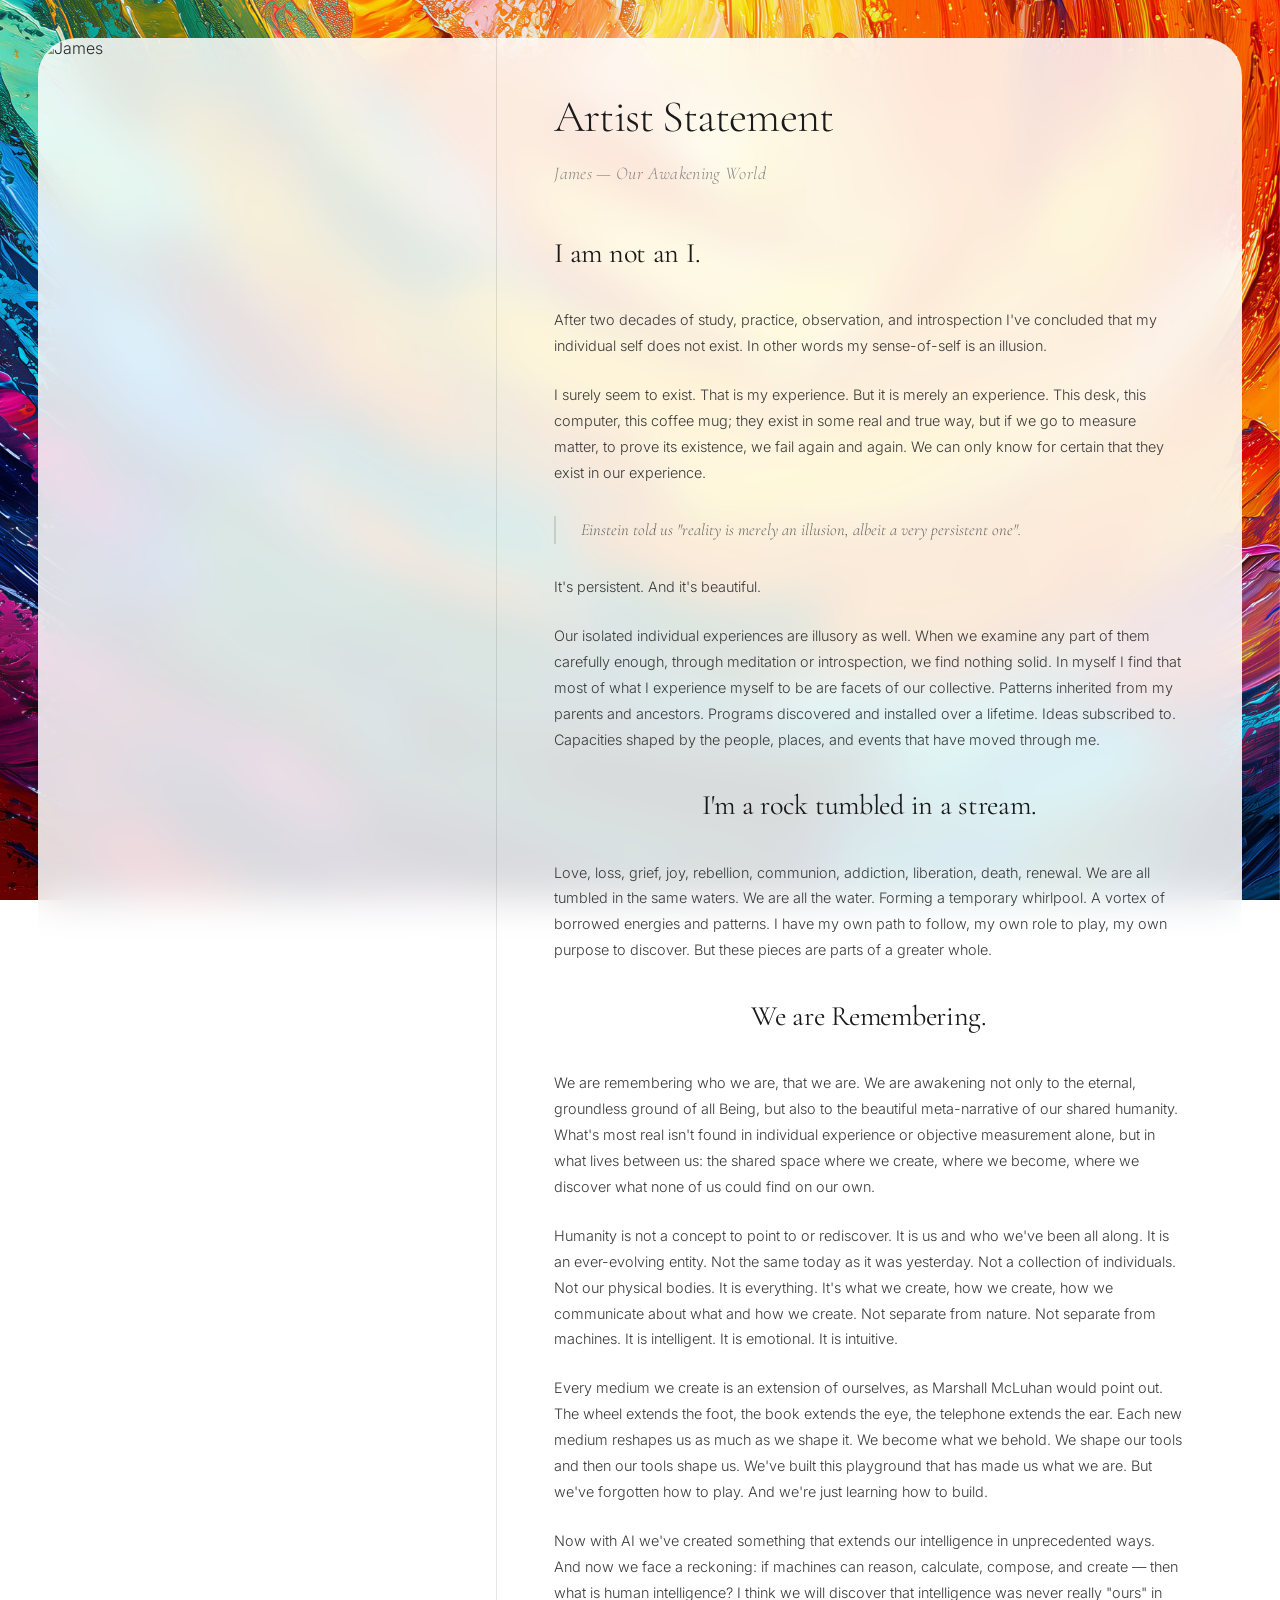
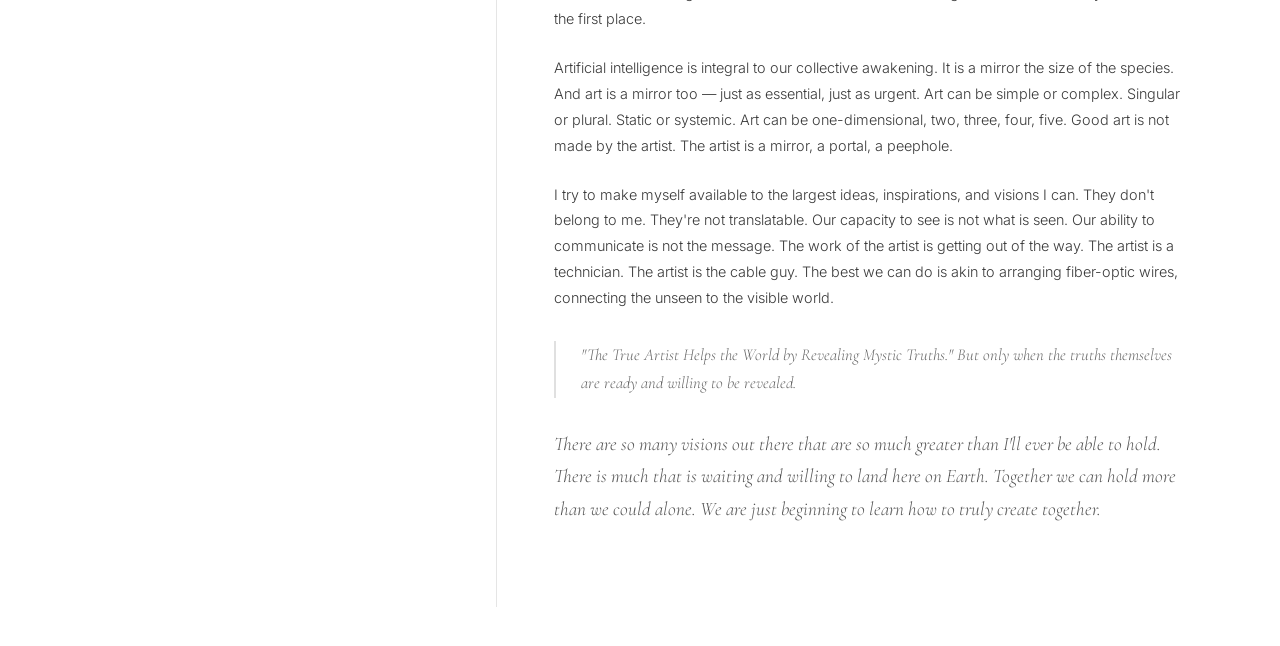
==== about-james/index.html @ 4bd1a674 "Add /about-james page with artist statement Two-column layout: photo left, statement right. Uses the" ====
<!DOCTYPE html>
<html lang="en">
<head>
    <meta charset="UTF-8">
    <meta name="viewport" content="width=device-width, initial-scale=1.0">
    <title>About James — Our Awakening World</title>
    <link rel="icon" type="image/png" href="../favicon.png">
    <style>
        @import url('https://fonts.googleapis.com/css2?family=Cormorant+Garamond:ital,wght@0,300;0,400;0,500;1,300;1,400&family=Inter:wght@300;400&display=swap');

        *, *::before, *::after { margin: 0; padding: 0; box-sizing: border-box; }

        body, html {
            width: 100%;
            height: 100%;
            font-family: 'Inter', sans-serif;
            font-weight: 300;
            color: #2a2a2a;
        }

        .background {
            position: fixed;
            inset: 0;
            background: url('../community-globe-v2/globe-paint-texture-v2-large.jpg') center / cover no-repeat;
            z-index: -1;
        }

        .section {
            width: 100%;
            min-height: 100vh;
            min-height: 100svh;
            padding: 3vw;
        }

        .container {
            border-radius: 3vw;
            background: rgba(255, 255, 255, 0.85);
            backdrop-filter: blur(20px);
            -webkit-backdrop-filter: blur(20px);
            display: flex;
            min-height: calc(100vh - 6vw);
            min-height: calc(100svh - 6vw);
            overflow: hidden;
        }

        .photo-col {
            flex: 0 0 38%;
            position: relative;
            overflow: hidden;
        }

        .photo-col img {
            width: 100%;
            height: 100%;
            object-fit: cover;
            display: block;
        }

        .divider {
            flex: 0 0 1px;
            background: rgba(0, 0, 0, 0.1);
        }

        .text-col {
            flex: 1;
            padding: 4vw 4.5vw;
            overflow-y: auto;
            display: flex;
            flex-direction: column;
            justify-content: center;
        }

        .statement h1 {
            font-family: 'Cormorant Garamond', serif;
            font-weight: 300;
            font-size: clamp(2rem, 3.5vw, 3.5rem);
            letter-spacing: -0.02em;
            margin-bottom: 0.3em;
            color: #1a1a1a;
        }

        .statement .subtitle {
            font-family: 'Cormorant Garamond', serif;
            font-weight: 300;
            font-style: italic;
            font-size: clamp(1rem, 1.4vw, 1.3rem);
            color: #888;
            margin-bottom: 2.5em;
            letter-spacing: 0.02em;
        }

        .statement p {
            font-size: clamp(0.9rem, 1.1vw, 1.05rem);
            line-height: 1.8;
            margin-bottom: 1.6em;
            color: #3a3a3a;
        }

        .statement .pull {
            font-family: 'Cormorant Garamond', serif;
            font-weight: 400;
            font-size: clamp(1.4rem, 2.2vw, 2rem);
            line-height: 1.4;
            color: #1a1a1a;
            margin: 1.2em 0;
            letter-spacing: -0.01em;
        }

        .statement .pull.centered {
            text-align: center;
        }

        .statement .quote {
            font-family: 'Cormorant Garamond', serif;
            font-style: italic;
            font-weight: 300;
            font-size: clamp(1rem, 1.3vw, 1.15rem);
            line-height: 1.7;
            color: #666;
            border-left: 2px solid rgba(0, 0, 0, 0.12);
            padding-left: 1.5em;
            margin: 1.8em 0;
        }

        .statement .closing {
            font-family: 'Cormorant Garamond', serif;
            font-weight: 300;
            font-style: italic;
            font-size: clamp(1.1rem, 1.5vw, 1.3rem);
            line-height: 1.7;
            color: #555;
            margin-top: 1em;
        }

        /* Mobile */
        @media (max-width: 860px) {
            .section { padding: 3vw; }

            .container {
                flex-direction: column;
                border-radius: 6vw;
                min-height: auto;
            }

            .photo-col {
                flex: 0 0 auto;
                height: 55vw;
                border-radius: 6vw 6vw 0 0;
            }

            .divider {
                flex: 0 0 1px;
                width: 100%;
            }

            .text-col {
                padding: 8vw 6vw;
                justify-content: flex-start;
            }
        }
    </style>
</head>
<body>

<div class="background"></div>

<section class="section">
    <div class="container">
        <div class="photo-col">
            <img src="../james-photo.jpg" alt="James">
        </div>
        <div class="divider"></div>
        <div class="text-col">
            <div class="statement">
                <h1>Artist Statement</h1>
                <p class="subtitle">James — Our Awakening World</p>

                <p class="pull">I am not an I.</p>

                <p>After two decades of study, practice, observation, and introspection I've concluded that my individual self does not exist. In other words my sense-of-self is an illusion.</p>

                <p>I surely seem to exist. That is my experience. But it is merely an experience. This desk, this computer, this coffee mug; they exist in some real and true way, but if we go to measure matter, to prove its existence, we fail again and again. We can only know for certain that they exist in our experience.</p>

                <div class="quote">Einstein told us "reality is merely an illusion, albeit a very persistent one".</div>

                <p>It's persistent. And it's beautiful.</p>

                <p>Our isolated individual experiences are illusory as well. When we examine any part of them carefully enough, through meditation or introspection, we find nothing solid. In myself I find that most of what I experience myself to be are facets of our collective. Patterns inherited from my parents and ancestors. Programs discovered and installed over a lifetime. Ideas subscribed to. Capacities shaped by the people, places, and events that have moved through me.</p>

                <p class="pull centered">I'm a rock tumbled in a stream.</p>

                <p>Love, loss, grief, joy, rebellion, communion, addiction, liberation, death, renewal. We are all tumbled in the same waters. We are all the water. Forming a temporary whirlpool. A vortex of borrowed energies and patterns. I have my own path to follow, my own role to play, my own purpose to discover. But these pieces are parts of a greater whole.</p>

                <p class="pull centered">We are Remembering.</p>

                <p>We are remembering who we are, that we are. We are awakening not only to the eternal, groundless ground of all Being, but also to the beautiful meta-narrative of our shared humanity. What's most real isn't found in individual experience or objective measurement alone, but in what lives between us: the shared space where we create, where we become, where we discover what none of us could find on our own.</p>

                <p>Humanity is not a concept to point to or rediscover. It is us and who we've been all along. It is an ever-evolving entity. Not the same today as it was yesterday. Not a collection of individuals. Not our physical bodies. It is everything. It's what we create, how we create, how we communicate about what and how we create. Not separate from nature. Not separate from machines. It is intelligent. It is emotional. It is intuitive.</p>

                <p>Every medium we create is an extension of ourselves, as Marshall McLuhan would point out. The wheel extends the foot, the book extends the eye, the telephone extends the ear. Each new medium reshapes us as much as we shape it. We become what we behold. We shape our tools and then our tools shape us. We've built this playground that has made us what we are. But we've forgotten how to play. And we're just learning how to build.</p>

                <p>Now with AI we've created something that extends our intelligence in unprecedented ways. And now we face a reckoning: if machines can reason, calculate, compose, and create — then what is human intelligence? I think we will discover that intelligence was never really "ours" in the first place.</p>

                <p>Artificial intelligence is integral to our collective awakening. It is a mirror the size of the species. And art is a mirror too — just as essential, just as urgent. Art can be simple or complex. Singular or plural. Static or systemic. Art can be one-dimensional, two, three, four, five. Good art is not made by the artist. The artist is a mirror, a portal, a peephole.</p>

                <p>I try to make myself available to the largest ideas, inspirations, and visions I can. They don't belong to me. They're not translatable. Our capacity to see is not what is seen. Our ability to communicate is not the message. The work of the artist is getting out of the way. The artist is a technician. The artist is the cable guy. The best we can do is akin to arranging fiber-optic wires, connecting the unseen to the visible world.</p>

                <div class="quote">"The True Artist Helps the World by Revealing Mystic Truths." But only when the truths themselves are ready and willing to be revealed.</div>

                <p class="closing">There are so many visions out there that are so much greater than I'll ever be able to hold. There is much that is waiting and willing to land here on Earth. Together we can hold more than we could alone. We are just beginning to learn how to truly create together.</p>
            </div>
        </div>
    </div>
</section>

</body>
</html>
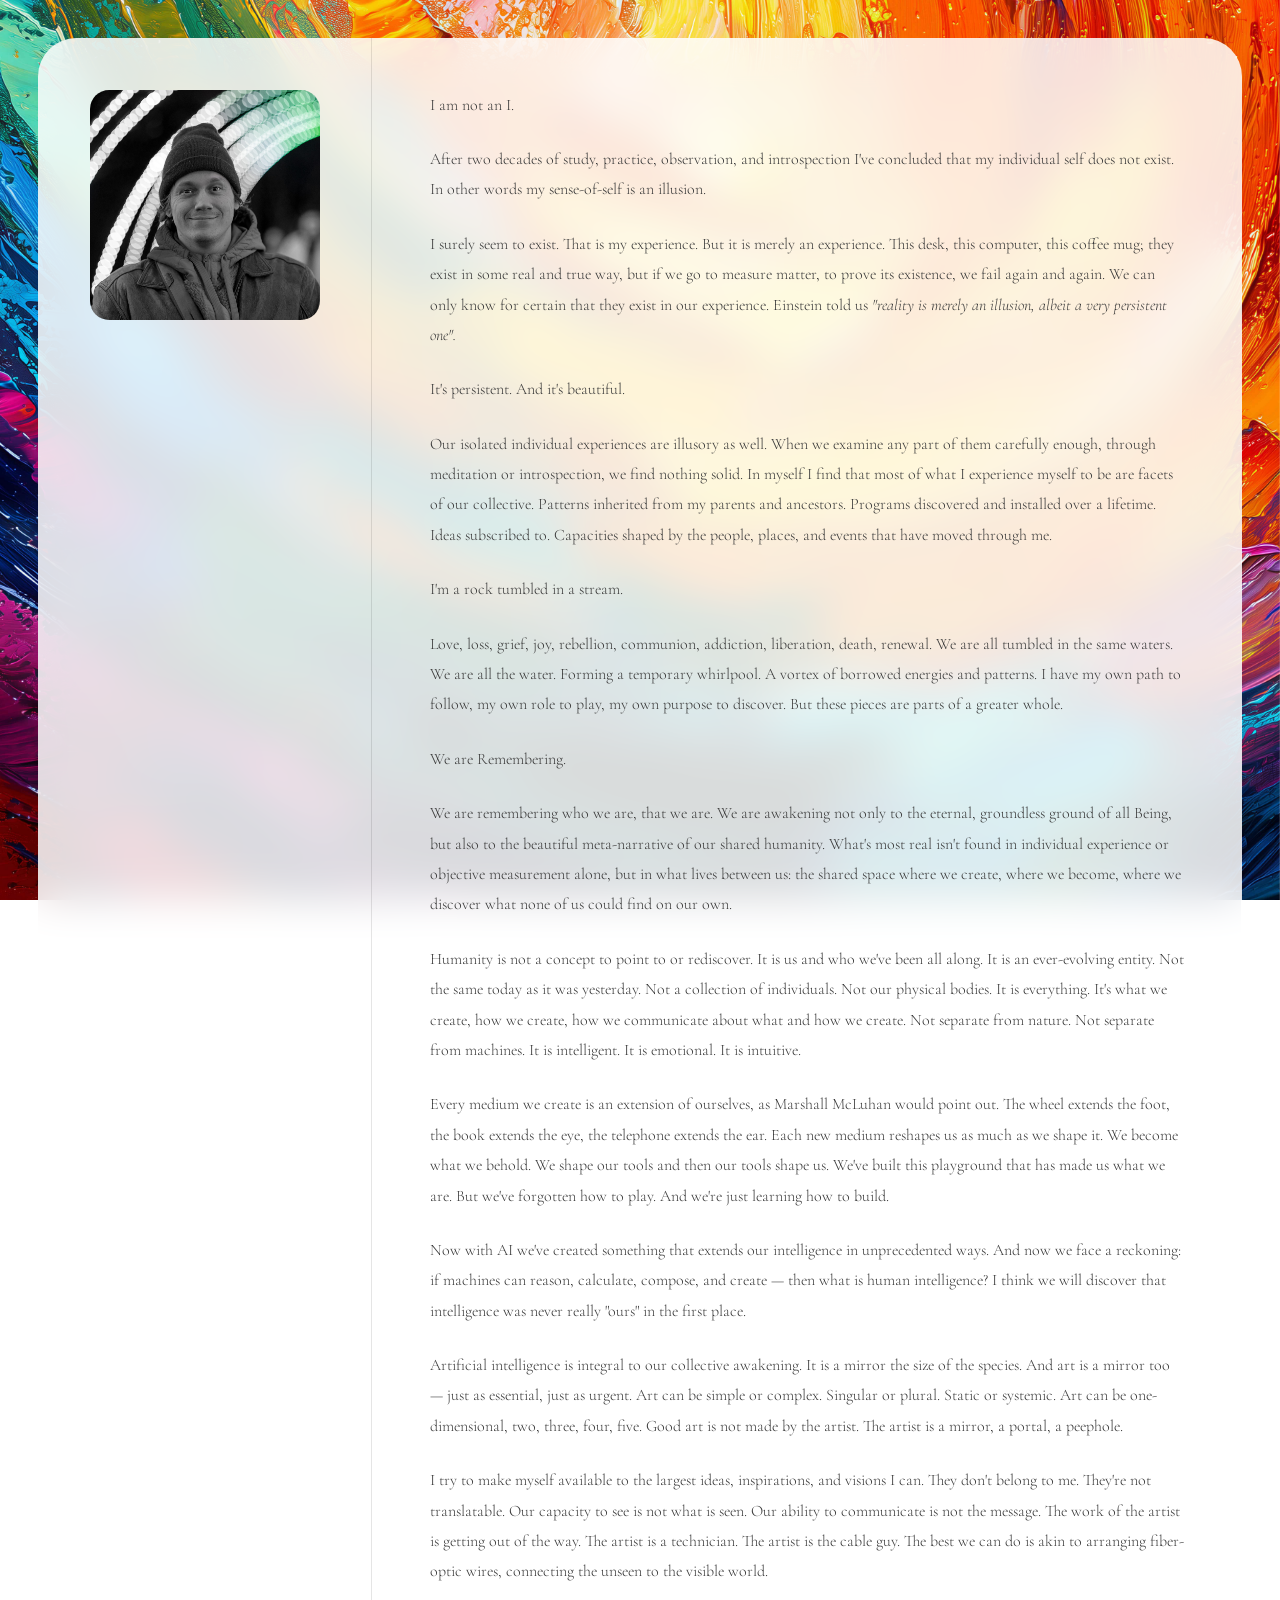
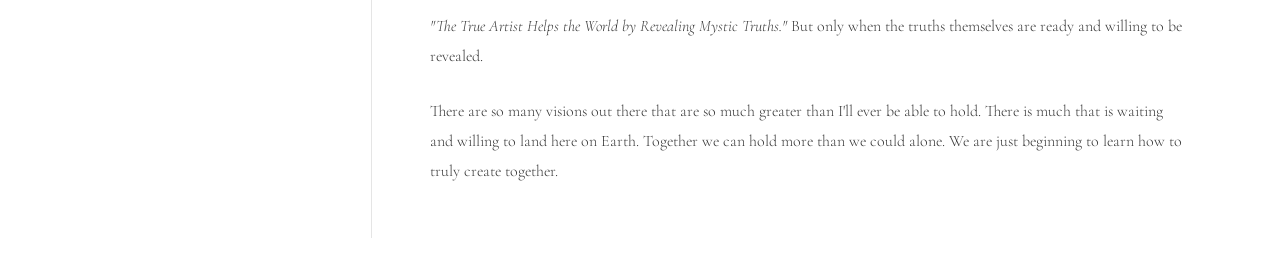
==== commit 51a4351b: "Simplify about-james: small square photo, all-serif, no headlines/blockquotes Photo is now a contain" ====
--- a/about-james/index.html
+++ b/about-james/index.html
@@ -6,14 +6,14 @@
     <title>About James — Our Awakening World</title>
     <link rel="icon" type="image/png" href="../favicon.png">
     <style>
-        @import url('https://fonts.googleapis.com/css2?family=Cormorant+Garamond:ital,wght@0,300;0,400;0,500;1,300;1,400&family=Inter:wght@300;400&display=swap');
+        @import url('https://fonts.googleapis.com/css2?family=Cormorant+Garamond:ital,wght@0,300;0,400;0,500;1,300;1,400&display=swap');
 
         *, *::before, *::after { margin: 0; padding: 0; box-sizing: border-box; }
 
         body, html {
             width: 100%;
             height: 100%;
-            font-family: 'Inter', sans-serif;
+            font-family: 'Cormorant Garamond', serif;
             font-weight: 300;
             color: #2a2a2a;
         }
@@ -44,21 +44,24 @@
         }
 
         .photo-col {
-            flex: 0 0 38%;
-            position: relative;
-            overflow: hidden;
+            flex: 0 0 auto;
+            display: flex;
+            align-items: flex-start;
+            padding: 4vw;
         }
 
         .photo-col img {
-            width: 100%;
-            height: 100%;
+            width: clamp(180px, 18vw, 280px);
+            height: clamp(180px, 18vw, 280px);
             object-fit: cover;
             display: block;
+            border-radius: 1.5vw;
         }
 
         .divider {
             flex: 0 0 1px;
             background: rgba(0, 0, 0, 0.1);
+            align-self: stretch;
         }
 
         .text-col {
@@ -70,72 +73,23 @@
             justify-content: center;
         }
 
-        .statement h1 {
-            font-family: 'Cormorant Garamond', serif;
-            font-weight: 300;
-            font-size: clamp(2rem, 3.5vw, 3.5rem);
-            letter-spacing: -0.02em;
-            margin-bottom: 0.3em;
-            color: #1a1a1a;
-        }
-
-        .statement .subtitle {
-            font-family: 'Cormorant Garamond', serif;
-            font-weight: 300;
-            font-style: italic;
-            font-size: clamp(1rem, 1.4vw, 1.3rem);
-            color: #888;
-            margin-bottom: 2.5em;
-            letter-spacing: 0.02em;
-        }
-
         .statement p {
-            font-size: clamp(0.9rem, 1.1vw, 1.05rem);
-            line-height: 1.8;
-            margin-bottom: 1.6em;
+            font-size: clamp(1rem, 1.2vw, 1.15rem);
+            line-height: 1.9;
+            margin-bottom: 1.5em;
             color: #3a3a3a;
         }
 
-        .statement .pull {
-            font-family: 'Cormorant Garamond', serif;
-            font-weight: 400;
-            font-size: clamp(1.4rem, 2.2vw, 2rem);
-            line-height: 1.4;
-            color: #1a1a1a;
-            margin: 1.2em 0;
-            letter-spacing: -0.01em;
+        .statement p:last-child {
+            margin-bottom: 0;
         }
 
-        .statement .pull.centered {
-            text-align: center;
-        }
-
-        .statement .quote {
-            font-family: 'Cormorant Garamond', serif;
+        .statement p em {
             font-style: italic;
-            font-weight: 300;
-            font-size: clamp(1rem, 1.3vw, 1.15rem);
-            line-height: 1.7;
-            color: #666;
-            border-left: 2px solid rgba(0, 0, 0, 0.12);
-            padding-left: 1.5em;
-            margin: 1.8em 0;
-        }
-
-        .statement .closing {
-            font-family: 'Cormorant Garamond', serif;
-            font-weight: 300;
-            font-style: italic;
-            font-size: clamp(1.1rem, 1.5vw, 1.3rem);
-            line-height: 1.7;
-            color: #555;
-            margin-top: 1em;
         }
 
         /* Mobile */
         @media (max-width: 860px) {
-            .section { padding: 3vw; }
-
             .container {
                 flex-direction: column;
                 border-radius: 6vw;
@@ -143,18 +97,24 @@
             }
 
             .photo-col {
-                flex: 0 0 auto;
-                height: 55vw;
-                border-radius: 6vw 6vw 0 0;
+                justify-content: center;
+                padding: 6vw 6vw 0;
+            }
+
+            .photo-col img {
+                width: 40vw;
+                height: 40vw;
+                border-radius: 3vw;
             }
 
             .divider {
-                flex: 0 0 1px;
-                width: 100%;
+                width: 60%;
+                align-self: center;
+                margin: 4vw 0;
             }
 
             .text-col {
-                padding: 8vw 6vw;
+                padding: 2vw 6vw 8vw;
                 justify-content: flex-start;
             }
         }
@@ -172,26 +132,21 @@
         <div class="divider"></div>
         <div class="text-col">
             <div class="statement">
-                <h1>Artist Statement</h1>
-                <p class="subtitle">James — Our Awakening World</p>
-
-                <p class="pull">I am not an I.</p>
+                <p>I am not an I.</p>
 
                 <p>After two decades of study, practice, observation, and introspection I've concluded that my individual self does not exist. In other words my sense-of-self is an illusion.</p>
 
-                <p>I surely seem to exist. That is my experience. But it is merely an experience. This desk, this computer, this coffee mug; they exist in some real and true way, but if we go to measure matter, to prove its existence, we fail again and again. We can only know for certain that they exist in our experience.</p>
-
-                <div class="quote">Einstein told us "reality is merely an illusion, albeit a very persistent one".</div>
+                <p>I surely seem to exist. That is my experience. But it is merely an experience. This desk, this computer, this coffee mug; they exist in some real and true way, but if we go to measure matter, to prove its existence, we fail again and again. We can only know for certain that they exist in our experience. Einstein told us <em>"reality is merely an illusion, albeit a very persistent one".</em></p>
 
                 <p>It's persistent. And it's beautiful.</p>
 
                 <p>Our isolated individual experiences are illusory as well. When we examine any part of them carefully enough, through meditation or introspection, we find nothing solid. In myself I find that most of what I experience myself to be are facets of our collective. Patterns inherited from my parents and ancestors. Programs discovered and installed over a lifetime. Ideas subscribed to. Capacities shaped by the people, places, and events that have moved through me.</p>
 
-                <p class="pull centered">I'm a rock tumbled in a stream.</p>
+                <p>I'm a rock tumbled in a stream.</p>
 
                 <p>Love, loss, grief, joy, rebellion, communion, addiction, liberation, death, renewal. We are all tumbled in the same waters. We are all the water. Forming a temporary whirlpool. A vortex of borrowed energies and patterns. I have my own path to follow, my own role to play, my own purpose to discover. But these pieces are parts of a greater whole.</p>
 
-                <p class="pull centered">We are Remembering.</p>
+                <p>We are Remembering.</p>
 
                 <p>We are remembering who we are, that we are. We are awakening not only to the eternal, groundless ground of all Being, but also to the beautiful meta-narrative of our shared humanity. What's most real isn't found in individual experience or objective measurement alone, but in what lives between us: the shared space where we create, where we become, where we discover what none of us could find on our own.</p>
 
@@ -205,9 +160,9 @@
 
                 <p>I try to make myself available to the largest ideas, inspirations, and visions I can. They don't belong to me. They're not translatable. Our capacity to see is not what is seen. Our ability to communicate is not the message. The work of the artist is getting out of the way. The artist is a technician. The artist is the cable guy. The best we can do is akin to arranging fiber-optic wires, connecting the unseen to the visible world.</p>
 
-                <div class="quote">"The True Artist Helps the World by Revealing Mystic Truths." But only when the truths themselves are ready and willing to be revealed.</div>
+                <p><em>"The True Artist Helps the World by Revealing Mystic Truths."</em> But only when the truths themselves are ready and willing to be revealed.</p>
 
-                <p class="closing">There are so many visions out there that are so much greater than I'll ever be able to hold. There is much that is waiting and willing to land here on Earth. Together we can hold more than we could alone. We are just beginning to learn how to truly create together.</p>
+                <p>There are so many visions out there that are so much greater than I'll ever be able to hold. There is much that is waiting and willing to land here on Earth. Together we can hold more than we could alone. We are just beginning to learn how to truly create together.</p>
             </div>
         </div>
     </div>
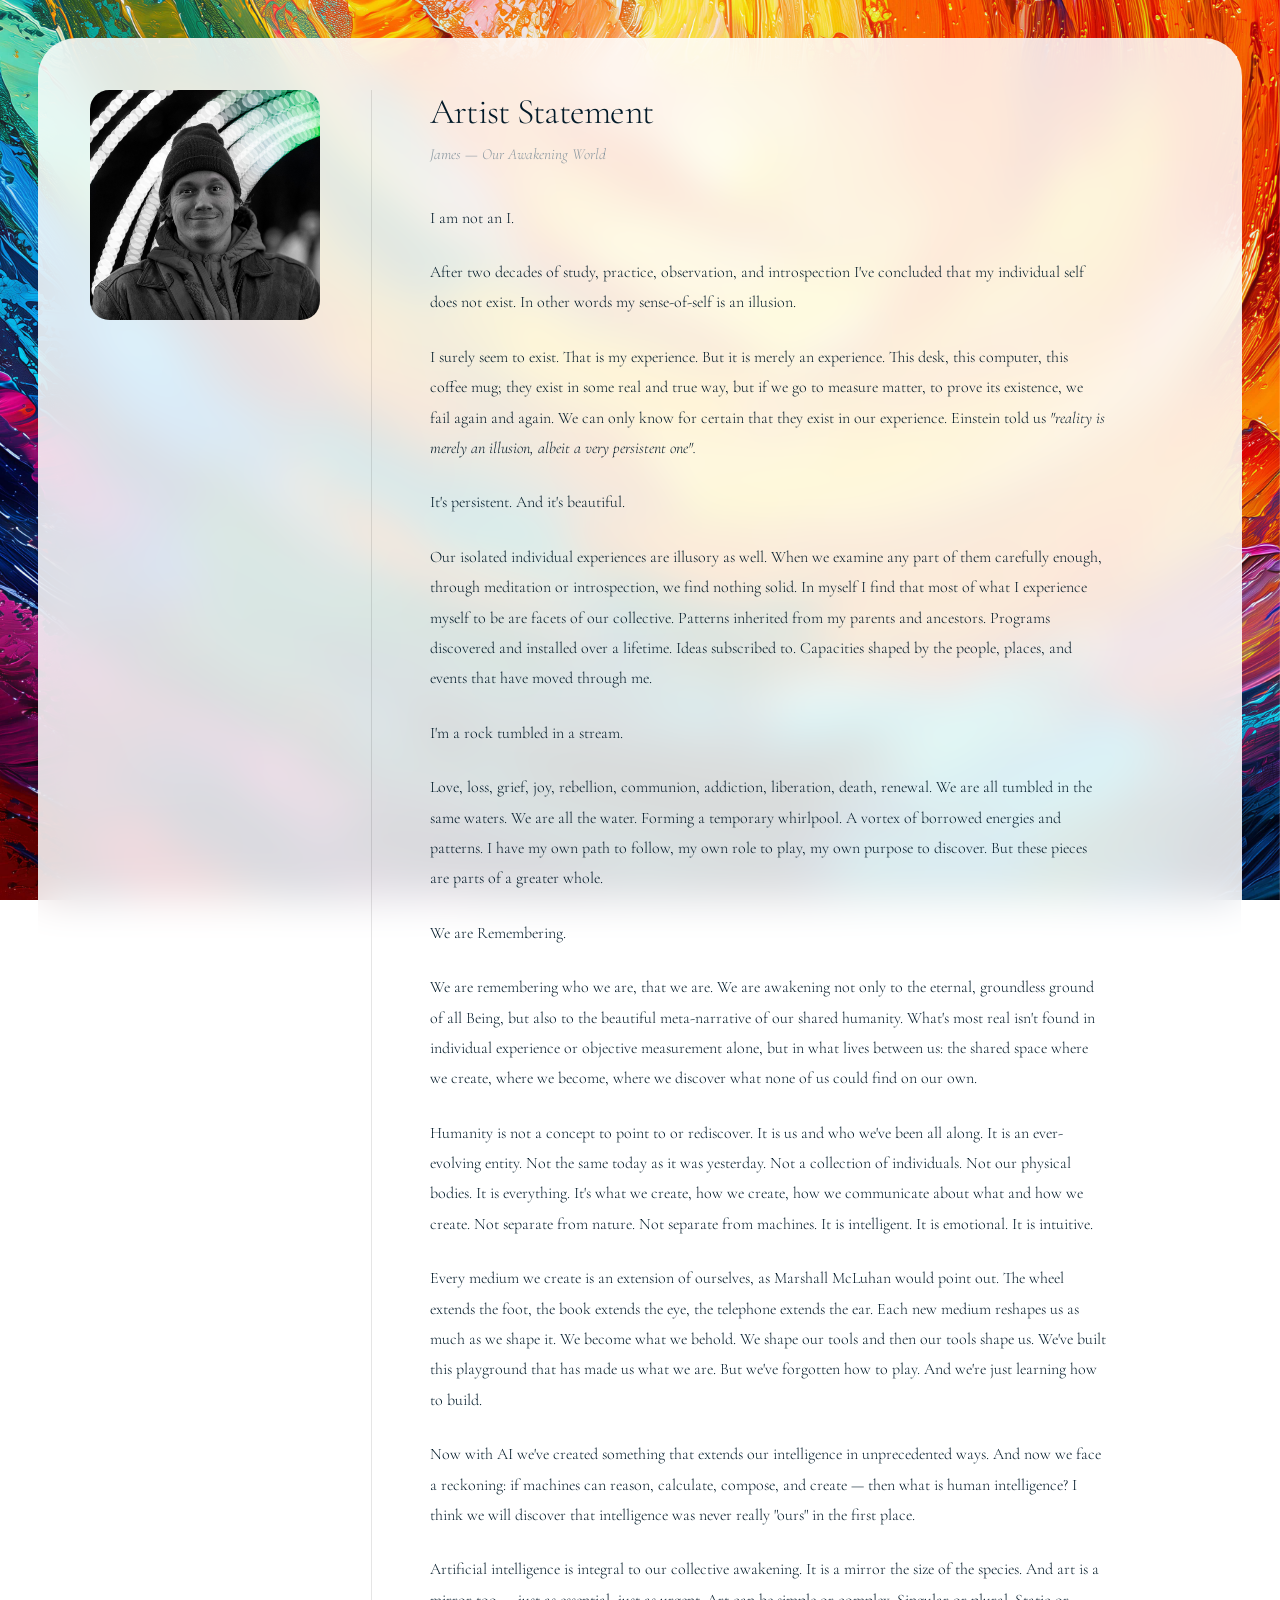
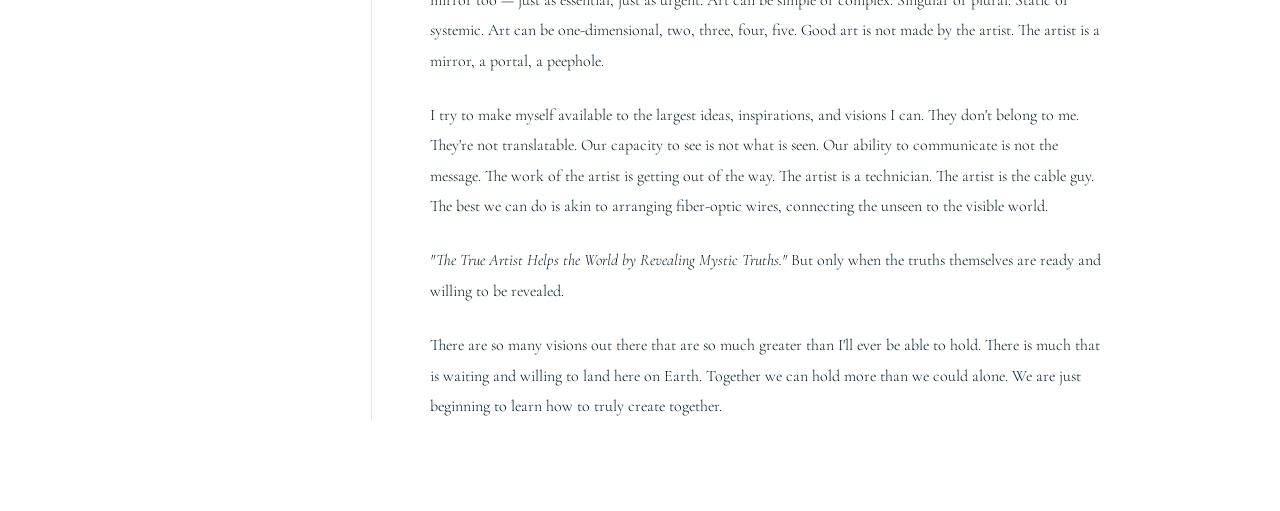
==== commit d6273908: "Add title/subtitle, max-width 676px, contained divider, #021a29 text - Restore h1 + italic subtitle " ====
--- a/about-james/index.html
+++ b/about-james/index.html
@@ -47,7 +47,7 @@
             flex: 0 0 auto;
             display: flex;
             align-items: flex-start;
-            padding: 4vw;
+            padding: 4vw 4vw 4vw 4vw;
         }
 
         .photo-col img {
@@ -62,6 +62,7 @@
             flex: 0 0 1px;
             background: rgba(0, 0, 0, 0.1);
             align-self: stretch;
+            margin: 4vw 0;
         }
 
         .text-col {
@@ -73,11 +74,31 @@
             justify-content: center;
         }
 
+        .statement {
+            max-width: 676px;
+        }
+
+        .statement h1 {
+            font-weight: 300;
+            font-size: clamp(1.8rem, 2.8vw, 2.6rem);
+            letter-spacing: -0.02em;
+            margin-bottom: 0.2em;
+            color: #021a29;
+        }
+
+        .statement .subtitle {
+            font-weight: 300;
+            font-style: italic;
+            font-size: clamp(0.95rem, 1.2vw, 1.15rem);
+            color: #88969f;
+            margin-bottom: 2.2em;
+        }
+
         .statement p {
             font-size: clamp(1rem, 1.2vw, 1.15rem);
             line-height: 1.9;
             margin-bottom: 1.5em;
-            color: #3a3a3a;
+            color: #021a29;
         }
 
         .statement p:last-child {
@@ -110,7 +131,7 @@
             .divider {
                 width: 60%;
                 align-self: center;
-                margin: 4vw 0;
+                margin: 0;
             }
 
             .text-col {
@@ -132,6 +153,9 @@
         <div class="divider"></div>
         <div class="text-col">
             <div class="statement">
+                <h1>Artist Statement</h1>
+                <p class="subtitle">James — Our Awakening World</p>
+
                 <p>I am not an I.</p>
 
                 <p>After two decades of study, practice, observation, and introspection I've concluded that my individual self does not exist. In other words my sense-of-self is an illusion.</p>
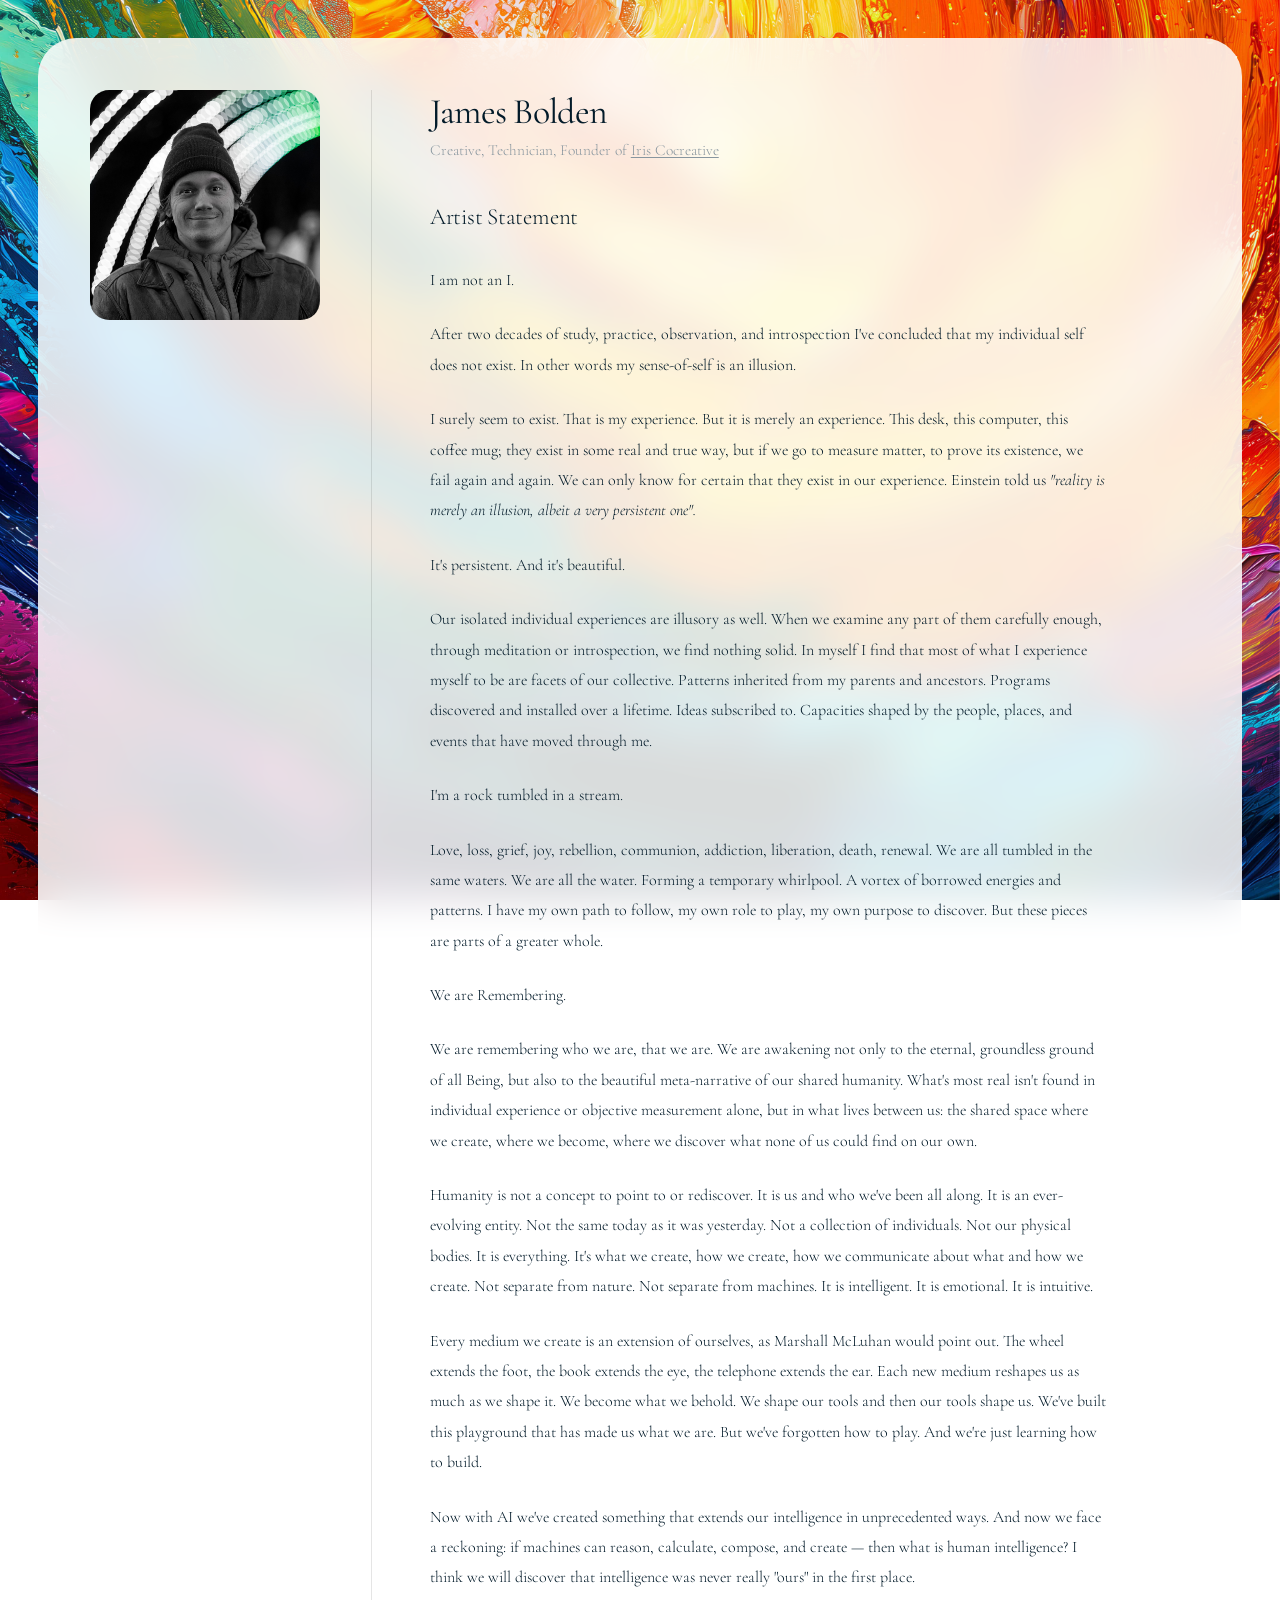
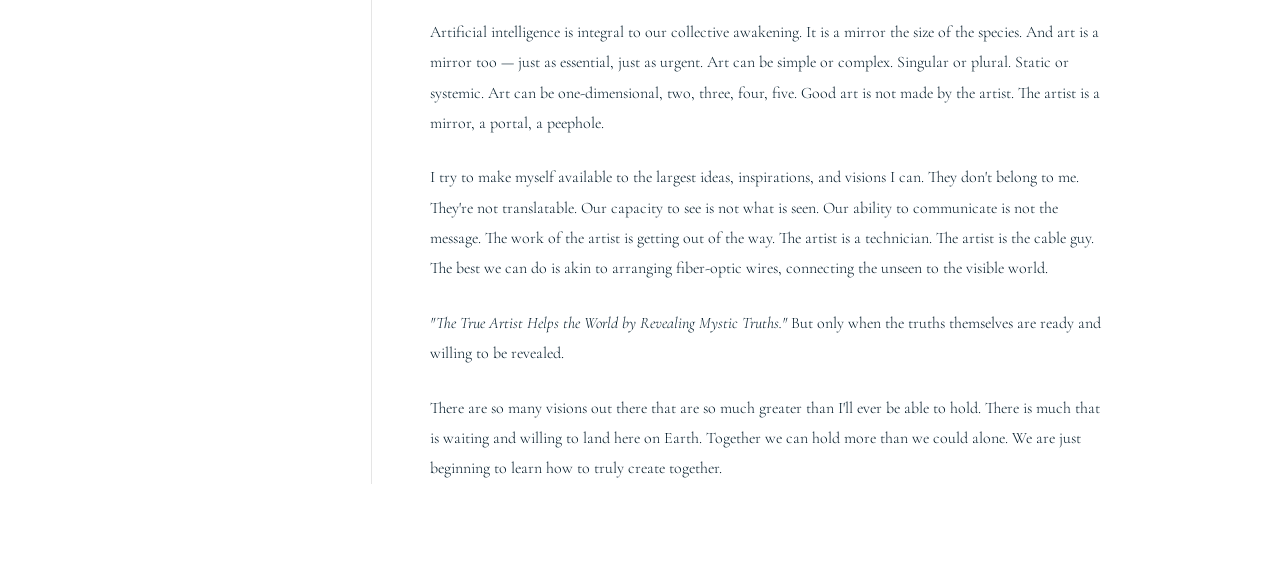
==== commit 24610988: "Add name/role header above artist statement Top of text area now reads "James Bolden" with role line" ====
--- a/about-james/index.html
+++ b/about-james/index.html
@@ -74,24 +74,47 @@
             justify-content: center;
         }
 
+        .bio {
+            max-width: 676px;
+        }
+
+        .bio .name {
+            font-weight: 400;
+            font-size: clamp(1.8rem, 2.8vw, 2.6rem);
+            letter-spacing: -0.02em;
+            margin-bottom: 0.15em;
+            color: #021a29;
+        }
+
+        .bio .role {
+            font-weight: 300;
+            font-size: clamp(0.95rem, 1.2vw, 1.1rem);
+            color: #88969f;
+            line-height: 1.6;
+        }
+
+        .bio .role a {
+            color: #88969f;
+            text-decoration: underline;
+            text-underline-offset: 0.15em;
+            transition: color 0.2s;
+        }
+
+        .bio .role a:hover {
+            color: #021a29;
+        }
+
         .statement {
             max-width: 676px;
-        }
-
-        .statement h1 {
+            margin-top: 2.5em;
+        }
+
+        .statement h2 {
             font-weight: 300;
-            font-size: clamp(1.8rem, 2.8vw, 2.6rem);
-            letter-spacing: -0.02em;
-            margin-bottom: 0.2em;
-            color: #021a29;
-        }
-
-        .statement .subtitle {
-            font-weight: 300;
-            font-style: italic;
-            font-size: clamp(0.95rem, 1.2vw, 1.15rem);
-            color: #88969f;
-            margin-bottom: 2.2em;
+            font-size: clamp(1.3rem, 1.8vw, 1.6rem);
+            letter-spacing: -0.01em;
+            margin-bottom: 1.5em;
+            color: #021a29;
         }
 
         .statement p {
@@ -152,9 +175,13 @@
         </div>
         <div class="divider"></div>
         <div class="text-col">
+            <div class="bio">
+                <div class="name">James Bolden</div>
+                <div class="role">Creative, Technician, Founder of <a href="https://www.iriscocreative.com/">Iris Cocreative</a></div>
+            </div>
+
             <div class="statement">
-                <h1>Artist Statement</h1>
-                <p class="subtitle">James — Our Awakening World</p>
+                <h2>Artist Statement</h2>
 
                 <p>I am not an I.</p>
 
